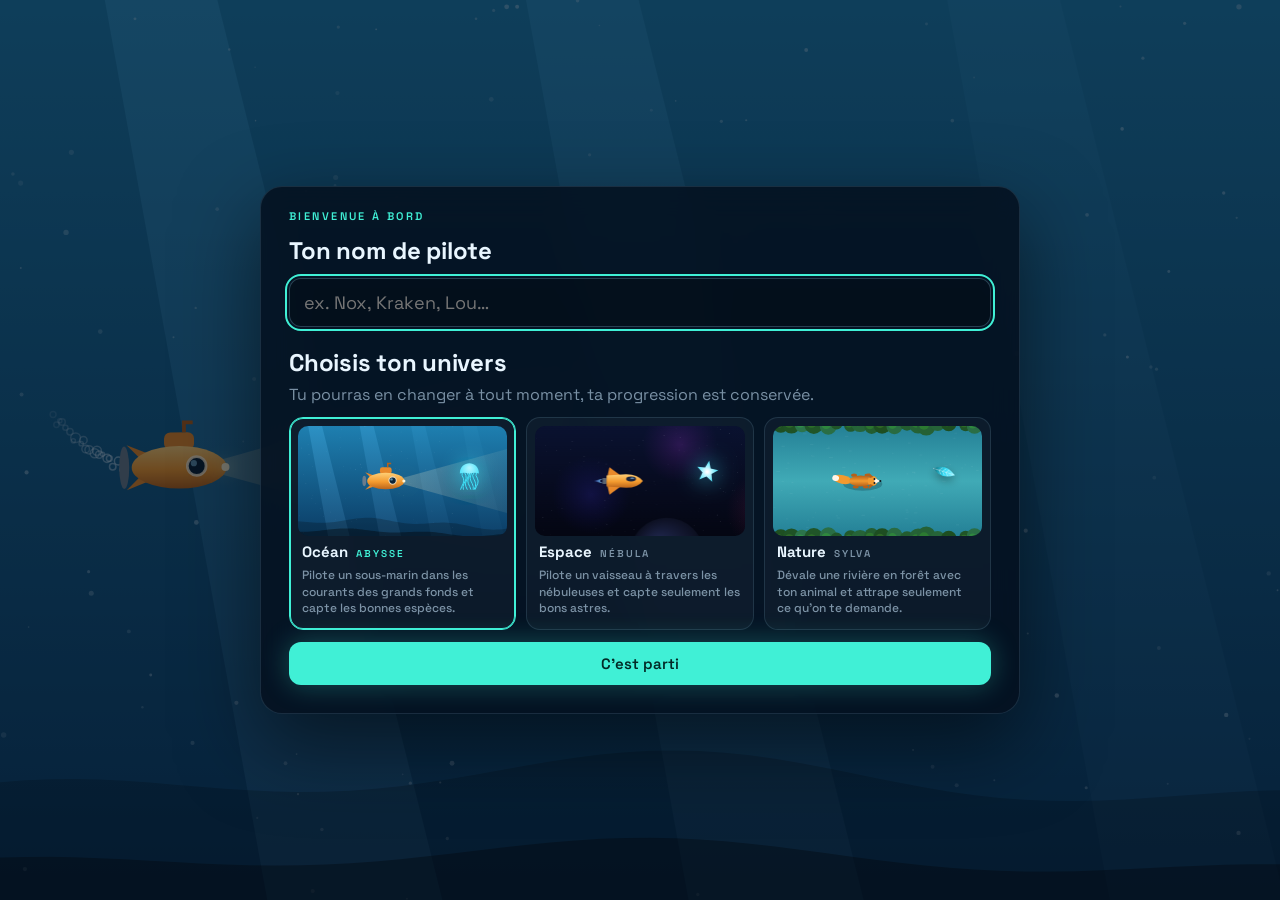
==== index.html @ bc87e93a "first commit" ====
<!doctype html>
<html lang="fr">
<head>
  <meta charset="utf-8">
  <meta name="viewport" content="width=device-width, initial-scale=1, viewport-fit=cover">
  <title>Abysse</title>
  <link rel="preconnect" href="https://fonts.googleapis.com">
  <link href="https://fonts.googleapis.com/css2?family=Space+Grotesk:wght@400;500;600;700&display=swap" rel="stylesheet">
  <link rel="stylesheet" href="css/style.css">
</head>
<body>
  <canvas id="game"></canvas>

  <!-- Bouton pause (visible pendant la partie) -->
  <button id="btn-pause" class="pause-btn hidden" aria-label="Mettre en pause" title="Pause (Échap)">
    <svg viewBox="0 0 24 24" aria-hidden="true"><rect x="6" y="5" width="4" height="14" rx="1.5"/><rect x="14" y="5" width="4" height="14" rx="1.5"/></svg>
  </button>

  <!-- ============ HUB ============ -->
  <section id="hub" class="screen">
    <div class="shell">
      <header class="topbar">
        <div class="brand"><span class="brand-mark" aria-hidden="true"></span><span id="brand-name">ABYSSE</span></div>
        <nav class="tabs" role="tablist">
          <button role="tab" data-tab="home" class="on">Jouer</button>
          <button role="tab" data-tab="progress">Progression</button>
          <button role="tab" data-tab="hangar">Hangar<span class="dot hidden" id="hangar-dot"></span></button>
          <button role="tab" data-tab="badges">Badges</button>
        </nav>
        <button class="pilot" id="pilot-chip" title="Changer de nom de pilote">
          <span class="pilot-top"><span class="pilot-name" id="p-name">Pilote</span><span class="pilot-rank" id="p-rank">Recrue</span></span>
          <span class="xpbar"><i id="p-xpfill"></i></span>
          <span class="pilot-xp" id="p-xp">0 / 600 XP</span>
        </button>
      </header>

      <main class="tab-body">
        <!-- Accueil -->
        <div class="tab" id="tab-home">
          <div class="home-grid">
            <div class="card dive-card">
              <p class="eyebrow" id="h-proglabel">Profondeur atteinte</p>
              <div class="depth-big" id="h-depth">0 m</div>
              <div class="zone-line"><span id="h-zone">Zone éclairée</span><span class="muted" id="h-next"></span></div>
              <div class="bar"><i id="h-zonefill"></i></div>
              <button id="btn-play" class="primary big">Plonger</button>
              <p class="limit-msg hidden" id="h-limitmsg"></p>
              <div class="options">
                <div class="seg" id="seg-duration" role="radiogroup" aria-label="Durée de la partie">
                  <button data-v="120">2 min</button>
                  <button data-v="180">3 min</button>
                  <button data-v="300">5 min</button>
                </div>
                <button id="btn-sound" class="ghost small">Son : oui</button>
              </div>
            </div>

            <div class="side">
              <div class="card">
                <div class="card-head"><h3>Temps de jeu aujourd'hui</h3><span class="muted small-txt" id="h-timeleft">30 min restantes</span></div>
                <div class="bar time"><i id="h-timefill"></i></div>
                <p class="muted small-txt time-note" id="h-timenote"></p>
              </div>
              <div class="card">
                <div class="card-head"><h3>Missions du jour</h3><span class="muted small-txt">+100 XP chacune</span></div>
                <ul class="missions" id="h-missions"></ul>
              </div>
              <div class="card streak-card">
                <div class="streak-icon"><svg viewBox="0 0 24 24"><path id="streak-path"/></svg></div>
                <div>
                  <div class="streak-n" id="h-streak">0 jour</div>
                  <div class="muted small-txt" id="h-today">0 partie aujourd'hui</div>
                </div>
              </div>
            </div>
          </div>

          <div class="card">
            <div class="card-head"><h3>Univers</h3><span class="muted small-txt">ta progression est conservée</span></div>
            <div class="worlds" id="world-picker-home"></div>
          </div>

          <details class="howto card" id="howto">
            <summary>Comment jouer</summary>
            <ul id="howto-list"></ul>
          </details>
          <div class="footer-actions">
            <button id="btn-parent" class="ghost small parent-link"><svg viewBox="0 0 24 24" aria-hidden="true"><path d="M6 11h12v10H6zM8.5 11V7.5a3.5 3.5 0 0 1 7 0V11"/></svg>Espace parent</button>
          </div>
        </div>

        <!-- Progression -->
        <div class="tab hidden" id="tab-progress">
          <div class="tiles" id="pr-tiles"></div>
          <div class="empty-state hidden" id="pr-empty">Fais au moins 2 parties pour voir ta courbe de progression.</div>
          <div id="pr-charts">
            <div class="card">
              <div class="card-head"><h3>Niveau en fin de partie</h3><span class="muted small-txt">la vraie mesure de ta progression</span></div>
              <div id="chart-levels"></div>
            </div>
            <div class="card">
              <div class="card-head"><h3>Précision par partie</h3><span class="muted small-txt">reste stable car le jeu s'adapte à ton niveau</span></div>
              <div id="chart-acc"></div>
            </div>
          </div>
          <details class="card table-card">
            <summary>Voir le détail des parties</summary>
            <div class="table-wrap">
              <table>
                <thead><tr><th>Date</th><th>Univers</th><th>Durée</th><th>Pilotage</th><th>Détection</th><th>Contrôle</th><th>Réaction</th><th>Niveaux</th><th>Score</th><th>XP</th></tr></thead>
                <tbody id="log-body"></tbody>
              </table>
            </div>
          </details>
        </div>

        <!-- Hangar -->
        <div class="tab hidden" id="tab-hangar">
          <div class="card preview-card">
            <canvas id="hangar-preview"></canvas>
            <div class="preview-label">
              <p class="eyebrow">Configuration actuelle</p>
              <div id="hg-current"></div>
            </div>
          </div>
          <div id="hangar-sections"></div>
        </div>

        <!-- Badges -->
        <div class="tab hidden" id="tab-badges">
          <div class="card-head"><h3 id="bd-count">0 / 18 badges</h3></div>
          <div class="badge-grid" id="badge-grid"></div>
        </div>
      </main>
    </div>
  </section>

  <!-- ============ BIENVENUE : NOM + UNIVERS ============ -->
  <section id="onboard" class="screen hidden">
    <form class="panel onboard" id="onboard-form">
      <p class="eyebrow">Bienvenue à bord</p>
      <h2>Ton nom de pilote</h2>
      <input id="callsign" maxlength="16" autocomplete="off" placeholder="ex. Nox, Kraken, Lou…">
      <h2 class="mt">Choisis ton univers</h2>
      <p class="muted">Tu pourras en changer à tout moment, ta progression est conservée.</p>
      <div class="worlds big" id="world-picker-onboard"></div>
      <button class="primary" type="submit">C'est parti</button>
    </form>
  </section>

  <!-- ============ PAUSE ============ -->
  <section id="pause" class="screen hidden">
    <div class="panel narrow">
      <p class="eyebrow">Pause</p>
      <h2>Partie en pause</h2>
      <p class="muted" id="pause-info"></p>
      <button id="btn-resume" class="primary">Reprendre</button>
      <button id="btn-quit" class="ghost">Abandonner la partie</button>
    </div>
  </section>

  <!-- ============ RÉSULTATS ============ -->
  <section id="results" class="screen hidden">
    <div class="panel results">
      <div class="res-head">
        <div>
          <p class="eyebrow">Partie terminée</p>
          <h2 id="r-title">+0 m</h2>
          <p class="muted" id="r-zone"></p>
        </div>
        <div class="res-score"><span class="muted small-txt">Score</span><b id="r-score">0</b><span class="record hidden" id="r-record">Record</span></div>
      </div>

      <div class="grid4">
        <div class="stat"><span class="k">Pilotage</span><span class="v" id="r-nav">—</span><span class="s">passages réussis</span></div>
        <div class="stat"><span class="k">Détection</span><span class="v" id="r-det">—</span><span class="s">cibles captées</span></div>
        <div class="stat"><span class="k">Contrôle</span><span class="v" id="r-ctl">—</span><span class="s">leurres ignorés</span></div>
        <div class="stat"><span class="k">Réactivité</span><span class="v" id="r-rt">—</span><span class="s">temps de réaction</span></div>
      </div>
      <p class="levels muted" id="r-levels"></p>

      <div class="xp-block">
        <div class="xp-head"><b id="r-xp">+0 XP</b><span class="muted" id="r-rankline"></span></div>
        <div class="bar xp"><i id="r-xpfill"></i></div>
        <ul class="xp-list" id="r-xplist"></ul>
      </div>

      <div class="rewards hidden" id="r-rewards">
        <p class="eyebrow">Nouveautés</p>
        <div class="chips" id="r-chips"></div>
      </div>

      <p class="comment" id="r-comment"></p>
      <p class="limit-msg hidden" id="r-limitmsg"></p>
      <div class="actions">
        <button id="btn-again" class="primary">Rejouer</button>
        <button id="btn-to-hangar" class="ghost hidden">Voir le hangar</button>
        <button id="btn-menu" class="ghost">Menu</button>
      </div>
    </div>
  </section>

  <!-- ============ ESPACE PARENT ============ -->
  <section id="parent" class="screen hidden">
    <div class="panel parent">
      <div class="parent-head">
        <div><p class="eyebrow">Espace parent</p><h2 id="pa-title">Accès protégé</h2></div>
        <button class="ghost small" id="pa-close" type="button">Fermer</button>
      </div>

      <form id="pa-lock" class="pa-lock" autocomplete="off">
        <p class="muted" id="pa-lock-text"></p>
        <input id="pa-pin" type="password" inputmode="numeric" maxlength="4" placeholder="Code à 4 chiffres" aria-label="Code parent">
        <input id="pa-pin2" class="hidden" type="password" inputmode="numeric" maxlength="4" placeholder="Confirme le code" aria-label="Confirmation du code">
        <p class="pa-err" id="pa-err" role="alert"></p>
        <button class="primary" type="submit">Valider</button>
        <p class="muted small-txt" id="pa-forgot">Code oublié ? La seule solution est d'effacer les données de ce site dans le navigateur, ce qui efface aussi toute la progression.</p>
      </form>

      <div id="pa-panel" class="pa-panel hidden">
        <div class="card">
          <div class="card-head"><h3>Temps de jeu par jour</h3><b class="pa-val" id="pa-limit-val">30 min</b></div>
          <input type="range" id="pa-limit" aria-label="Limite quotidienne en minutes">
          <label class="check"><input type="checkbox" id="pa-we-on"> Limite différente le week-end (samedi et dimanche)</label>
          <div id="pa-we-row" class="hidden">
            <div class="card-head"><span class="muted">Week-end</span><b class="pa-val" id="pa-we-val"></b></div>
            <input type="range" id="pa-we" aria-label="Limite du week-end en minutes">
          </div>
        </div>

        <div class="card">
          <div class="card-head"><h3>Bonus pour aujourd'hui</h3><span class="muted small-txt" id="pa-bonus-state">aucun</span></div>
          <div class="options">
            <button type="button" class="ghost small" data-bonus="10">+10 min</button>
            <button type="button" class="ghost small" data-bonus="15">+15 min</button>
            <button type="button" class="ghost small" data-bonus="30">+30 min</button>
            <button type="button" class="ghost small" id="pa-bonus-clear">Retirer le bonus</button>
          </div>
          <p class="muted small-txt pa-note">Valable seulement aujourd'hui. La limite habituelle revient demain.</p>
        </div>

        <div class="card">
          <div class="card-head"><h3>Temps joué ces 7 derniers jours</h3><span class="muted small-txt" id="pa-week-total"></span></div>
          <div class="week" id="pa-week"></div>
        </div>

        <div class="card">
          <div class="card-head"><h3>Sécurité</h3></div>
          <div class="options">
            <button type="button" class="ghost small" id="pa-change">Changer le code</button>
            <button type="button" class="ghost small danger" id="btn-reset">Effacer la progression</button>
          </div>
          <p class="muted small-txt pa-note">Effacer la progression remet à zéro l'XP, les badges et l'historique. Le temps déjà joué aujourd'hui et ces réglages sont conservés.</p>
        </div>
      </div>
    </div>
  </section>

  <div id="rotate">Tourne ton appareil à l'horizontale ↻</div>

  <script src="js/data.js"></script>
  <script src="js/themes.js"></script>
  <script src="js/profile.js"></script>
  <script src="js/art/common.js"></script>
  <script src="js/art/ocean.js"></script>
  <script src="js/art/space.js"></script>
  <script src="js/art/nature.js"></script>
  <script src="js/charts.js"></script>
  <script src="js/game.js"></script>
  <script src="js/ui.js"></script>
  <script src="js/parent.js"></script>
</body>
</html>
---- css/style.css ----
:root {
  --bg: #020b16;
  --shell: rgba(4, 15, 29, 0.84);
  --surface: #0a1b2e;
  --surface-2: rgba(255, 255, 255, 0.035);
  --line: rgba(160, 220, 255, 0.13);
  --line-strong: rgba(160, 220, 255, 0.24);
  --text: #e9f6ff;
  --muted: rgba(200, 228, 250, 0.6);
  --faint: rgba(200, 228, 250, 0.35);
  --accent: #40f0d6;
  --accent-ink: #022a26;
  --accent-soft: rgba(64, 240, 214, 0.14);
  --gold: #ffc94a;
  --warm: #ffb347;
  --danger: #ff6b7a;
  --radius: 16px;
  --font: "Space Grotesk", system-ui, -apple-system, "Segoe UI", sans-serif;
}

* { box-sizing: border-box; }
html, body {
  margin: 0;
  height: 100%;
  overflow: hidden;
  background: var(--bg);
  color: var(--text);
  font-family: var(--font);
  -webkit-user-select: none;
  user-select: none;
}
canvas#game { position: fixed; inset: 0; width: 100vw; height: 100vh; display: block; touch-action: none; }
.hidden { display: none !important; }
.muted { color: var(--muted); }
.small-txt { font-size: 12px; }
h2 { margin: 0 0 4px; font-size: 30px; font-weight: 700; letter-spacing: -0.01em; }
h3 { margin: 0; font-size: 15px; font-weight: 600; letter-spacing: 0.02em; }
.eyebrow {
  margin: 0 0 6px;
  font-size: 11px;
  font-weight: 600;
  letter-spacing: 0.22em;
  text-transform: uppercase;
  color: var(--accent);
}

/* ---------- Écrans ---------- */
.screen {
  position: fixed;
  inset: 0;
  z-index: 10;
  display: flex;
  align-items: center;
  justify-content: center;
  padding: 16px;
}
#hub { justify-content: flex-end; padding-left: max(16px, 22vw); }
#onboard, #pause, #results { background: rgba(2, 10, 20, 0.55); }

.shell {
  width: min(1040px, 100%);
  height: min(740px, calc(100vh - 32px));
  display: flex;
  flex-direction: column;
  background: var(--shell);
  border: 1px solid var(--line);
  border-radius: 22px;
  backdrop-filter: blur(14px);
  -webkit-backdrop-filter: blur(14px);
  box-shadow: 0 30px 80px rgba(0, 0, 0, 0.5);
  overflow: hidden;
}

/* ---------- Barre du haut ---------- */
.topbar {
  display: flex;
  align-items: center;
  gap: 20px;
  padding: 14px 18px 0 24px;
  border-bottom: 1px solid var(--line);
}
.brand {
  display: flex;
  align-items: center;
  gap: 10px;
  font-weight: 700;
  font-size: 18px;
  letter-spacing: 0.24em;
  padding-bottom: 14px;
}
.brand-mark {
  width: 14px; height: 14px; border-radius: 50%;
  background: radial-gradient(circle at 35% 35%, #bffcf2, var(--accent) 55%, #0c6e64);
  box-shadow: 0 0 14px rgba(64, 240, 214, 0.6);
}
.tabs { display: flex; gap: 4px; flex: 1; }
.tabs button {
  position: relative;
  background: none;
  border: 0;
  border-radius: 0;
  padding: 10px 14px 16px;
  font-size: 14px;
  color: var(--muted);
}
.tabs button:hover { background: none; color: var(--text); }
.tabs button.on { color: var(--text); }
.tabs button.on::after {
  content: "";
  position: absolute;
  left: 14px; right: 14px; bottom: -1px;
  height: 2px;
  border-radius: 2px;
  background: var(--accent);
}
.dot {
  display: inline-block;
  width: 7px; height: 7px;
  margin-left: 6px;
  border-radius: 50%;
  background: var(--gold);
  vertical-align: 2px;
  box-shadow: 0 0 8px var(--gold);
}

.pilot {
  display: grid;
  gap: 5px;
  min-width: 190px;
  margin-bottom: 12px;
  padding: 8px 14px;
  border-radius: 12px;
  text-align: left;
  background: var(--surface-2);
}
.pilot-top { display: flex; justify-content: space-between; gap: 10px; align-items: baseline; }
.pilot-name { font-weight: 700; font-size: 14px; max-width: 110px; overflow: hidden; text-overflow: ellipsis; white-space: nowrap; }
.pilot-rank { font-size: 11px; color: var(--gold); text-transform: uppercase; letter-spacing: 0.12em; font-weight: 600; }
.pilot-xp { font-size: 11px; color: var(--muted); font-variant-numeric: tabular-nums; font-weight: 500; }

.bar { height: 6px; border-radius: 6px; background: rgba(200, 228, 250, 0.1); overflow: hidden; }
.bar i { display: block; height: 100%; width: 0; border-radius: 6px; background: var(--accent); transition: width 1.1s cubic-bezier(.2, .8, .2, 1); }
.xpbar { height: 4px; border-radius: 4px; background: rgba(200, 228, 250, 0.1); overflow: hidden; }
.xpbar i { display: block; height: 100%; width: 0; background: var(--gold); border-radius: 4px; transition: width 0.6s ease; }

/* ---------- Contenu des onglets ---------- */
.tab-body { flex: 1; overflow: auto; padding: 20px 24px 24px; }
.tab { display: flex; flex-direction: column; gap: 14px; }

.card {
  background: var(--surface-2);
  border: 1px solid var(--line);
  border-radius: var(--radius);
  padding: 18px 20px;
}
.card-head { display: flex; justify-content: space-between; align-items: baseline; gap: 12px; margin-bottom: 12px; }

/* Accueil */
.home-grid { display: grid; grid-template-columns: 1.25fr 1fr; gap: 14px; }
.dive-card { display: flex; flex-direction: column; gap: 10px; padding: 24px; }
.depth-big { font-size: 56px; font-weight: 700; line-height: 1; letter-spacing: -0.02em; font-variant-numeric: tabular-nums; }
.zone-line { display: flex; justify-content: space-between; gap: 10px; font-size: 14px; font-weight: 600; flex-wrap: wrap; }
.zone-line .muted { font-weight: 500; }
.dive-card .primary { margin-top: 10px; }
.side { display: flex; flex-direction: column; gap: 14px; }

.missions { list-style: none; margin: 0; padding: 0; display: grid; gap: 10px; }
.missions li { display: flex; gap: 10px; align-items: flex-start; font-size: 14px; line-height: 1.4; }
.missions .box {
  flex: none;
  width: 20px; height: 20px;
  margin-top: 1px;
  border-radius: 6px;
  border: 1.5px solid var(--line-strong);
  display: grid; place-items: center;
}
.missions li.done { color: var(--muted); }
.missions li.done .txt { text-decoration: line-through; text-decoration-color: var(--faint); }
.missions li.done .box { background: var(--accent); border-color: var(--accent); }
.missions .box svg { width: 14px; height: 14px; stroke: var(--accent-ink); stroke-width: 3; fill: none; }

.streak-card { display: flex; gap: 14px; align-items: center; }
.streak-icon {
  width: 44px; height: 44px; border-radius: 12px;
  display: grid; place-items: center;
  background: rgba(255, 179, 71, 0.12);
}
.streak-icon svg { width: 24px; height: 24px; fill: none; stroke: var(--warm); stroke-width: 1.8; stroke-linejoin: round; }
.streak-card.off .streak-icon { background: rgba(200, 228, 250, 0.06); }
.streak-card.off .streak-icon svg { stroke: var(--faint); }
.streak-n { font-size: 20px; font-weight: 700; }


.howto { color: var(--muted); font-size: 14px; }
.howto summary, .table-card summary { cursor: pointer; color: var(--text); font-weight: 600; }
.howto ul { margin: 10px 0 0; padding-left: 18px; line-height: 1.6; }
.howto b { color: var(--text); }

/* Progression */
.tiles { display: grid; grid-template-columns: repeat(4, 1fr); gap: 10px; }
.tile { padding: 14px 16px; border: 1px solid var(--line); border-radius: 14px; background: var(--surface-2); }
.tile .v { display: block; font-size: 24px; font-weight: 700; font-variant-numeric: tabular-nums; }
.tile .k { font-size: 12px; color: var(--muted); }
.tile .d { font-size: 12px; color: var(--accent); margin-left: 6px; font-weight: 600; }
.empty-state { padding: 30px; text-align: center; color: var(--muted); border: 1px dashed var(--line-strong); border-radius: var(--radius); }
#pr-charts { display: grid; gap: 14px; }

.chart { position: relative; }
.chart-legend { display: flex; flex-wrap: wrap; gap: 16px; margin-bottom: 8px; font-size: 12px; color: var(--muted); }
.chart-legend span { display: inline-flex; align-items: center; gap: 6px; }
.chart-legend i, .chart-tip i { display: inline-block; width: 14px; height: 2px; border-radius: 2px; }
.chart-plot { position: relative; }
.chart svg { display: block; overflow: visible; }
.chart .grid { stroke: rgba(200, 228, 250, 0.08); stroke-width: 1; }
.chart .tick { fill: var(--faint); font-size: 11px; font-family: var(--font); }
.chart .dlabel { fill: var(--text); font-size: 12px; font-family: var(--font); font-weight: 600; }
.chart .hair { stroke: rgba(200, 228, 250, 0.35); stroke-width: 1; }
.chart-tip {
  position: absolute;
  pointer-events: none;
  min-width: 140px;
  padding: 10px 12px;
  border-radius: 10px;
  background: #071628;
  border: 1px solid var(--line-strong);
  box-shadow: 0 10px 30px rgba(0, 0, 0, 0.4);
  font-size: 12px;
}
.tip-title { color: var(--muted); margin-bottom: 6px; }
.tip-row { display: flex; align-items: center; gap: 8px; line-height: 1.7; }
.tip-row b { font-size: 13px; color: var(--text); min-width: 38px; font-variant-numeric: tabular-nums; }
.tip-row span { color: var(--muted); }

.table-wrap { overflow: auto; margin-top: 12px; border: 1px solid var(--line); border-radius: 12px; max-height: 320px; }
table { width: 100%; border-collapse: collapse; font-size: 13px; font-variant-numeric: tabular-nums; }
th, td { padding: 8px 12px; text-align: left; white-space: nowrap; border-bottom: 1px solid var(--line); }
th { color: var(--muted); font-weight: 600; font-size: 11px; text-transform: uppercase; letter-spacing: 0.1em; position: sticky; top: 0; background: #071628; }
tr:last-child td { border-bottom: 0; }
td.empty { text-align: center; color: var(--muted); padding: 22px; }
.footer-actions { display: flex; justify-content: flex-end; }

/* Hangar */
.preview-card { position: relative; padding: 0; overflow: hidden; height: 190px; }
#hangar-preview { width: 100%; height: 100%; display: block; }
.preview-label { position: absolute; left: 20px; top: 16px; }
#hg-current { font-size: 18px; font-weight: 700; }
.section-title { display: flex; align-items: baseline; justify-content: space-between; margin: 8px 0 10px; }
.section-title h3 { font-size: 13px; text-transform: uppercase; letter-spacing: 0.16em; color: var(--muted); }
.items { display: grid; grid-template-columns: repeat(auto-fill, minmax(150px, 1fr)); gap: 10px; }
.item {
  position: relative;
  display: flex;
  flex-direction: column;
  align-items: stretch;
  gap: 4px;
  padding: 10px 10px 12px;
  border-radius: 14px;
  text-align: left;
  background: var(--surface-2);
}
.item canvas { width: 100%; height: 72px; display: block; border-radius: 10px; background: rgba(0, 0, 0, 0.18); }
.item .name { font-size: 14px; font-weight: 600; margin-top: 4px; }
.item .state { font-size: 11px; color: var(--muted); font-weight: 500; line-height: 1.35; }
.item.equipped { border-color: var(--accent); box-shadow: inset 0 0 0 1px var(--accent); }
.item.equipped .state { color: var(--accent); }
.item.locked { cursor: default; }
.item.locked canvas { opacity: 0.25; filter: grayscale(1); }
.item.locked:hover { background: var(--surface-2); }
.item .lock { position: absolute; top: 34px; left: 50%; transform: translateX(-50%); width: 22px; height: 22px; }
.item .lock svg, .badge svg { fill: none; stroke: currentColor; stroke-width: 1.8; stroke-linecap: round; stroke-linejoin: round; }
.item .lock svg { width: 22px; height: 22px; color: var(--muted); }
.item .new {
  position: absolute; top: 14px; right: 14px;
  font-size: 10px; font-weight: 700; letter-spacing: 0.1em;
  color: #1d1400; background: var(--gold);
  padding: 2px 6px; border-radius: 6px;
}

/* Badges */
.badge-grid { display: grid; grid-template-columns: repeat(auto-fill, minmax(200px, 1fr)); gap: 10px; }
.badge {
  display: flex; gap: 12px; align-items: flex-start;
  padding: 14px; border: 1px solid var(--line); border-radius: 14px; background: var(--surface-2);
}
.badge .ic {
  flex: none; width: 42px; height: 42px; border-radius: 12px;
  display: grid; place-items: center;
  background: rgba(200, 228, 250, 0.05); color: var(--faint);
}
.badge .ic svg { width: 22px; height: 22px; }
.badge.got .ic { background: rgba(255, 201, 74, 0.13); color: var(--gold); box-shadow: inset 0 0 0 1px rgba(255, 201, 74, 0.35); }
.badge .bn { font-weight: 600; font-size: 14px; }
.badge .bd { font-size: 12px; color: var(--muted); line-height: 1.4; margin-top: 2px; }
.badge .bdate { font-size: 11px; color: var(--gold); margin-top: 4px; }
.badge:not(.got) .bn { color: var(--muted); }

/* ---------- Boutons ---------- */
button {
  font-family: inherit;
  font-size: 15px;
  font-weight: 600;
  color: var(--text);
  border: 1px solid var(--line);
  background: var(--surface-2);
  border-radius: 12px;
  padding: 11px 20px;
  cursor: pointer;
  transition: transform 0.12s ease, background 0.2s ease, border-color 0.2s ease;
}
button:hover { background: rgba(255, 255, 255, 0.08); }
button:active { transform: scale(0.98); }
button:focus-visible, input:focus-visible { outline: 2px solid var(--accent); outline-offset: 2px; }
button.primary {
  background: var(--accent);
  color: var(--accent-ink);
  border-color: transparent;
  box-shadow: 0 0 28px rgba(64, 240, 214, 0.28);
}
button.primary:hover { background: #6ff5e1; }
button.big { font-size: 19px; padding: 16px 22px; width: 100%; }
button.small { font-size: 13px; padding: 8px 14px; }
button.danger { color: var(--danger); }
.options { display: flex; flex-wrap: wrap; gap: 8px; align-items: center; }
.seg { display: inline-flex; border: 1px solid var(--line); border-radius: 12px; padding: 3px; }
.seg button { border: 0; background: transparent; font-size: 13px; padding: 6px 12px; color: var(--muted); border-radius: 9px; }
.seg button.on { background: var(--accent-soft); color: var(--accent); }

/* ---------- Panneaux (pause, résultats, nom) ---------- */
.panel {
  width: min(620px, 100%);
  max-height: calc(100vh - 32px);
  overflow: auto;
  background: var(--shell);
  border: 1px solid var(--line);
  border-radius: 22px;
  padding: 28px;
  backdrop-filter: blur(14px);
  -webkit-backdrop-filter: blur(14px);
  box-shadow: 0 30px 80px rgba(0, 0, 0, 0.5);
}
.panel.narrow { width: min(400px, 100%); display: flex; flex-direction: column; gap: 12px; }
.panel.narrow h2 { margin-bottom: 0; }
.panel.narrow p { margin: 0; line-height: 1.45; }
input {
  font: inherit; font-size: 18px; color: var(--text);
  background: rgba(0, 0, 0, 0.25); border: 1px solid var(--line-strong); border-radius: 12px;
  padding: 12px 14px; -webkit-user-select: text; user-select: text;
}

.results { display: flex; flex-direction: column; gap: 14px; width: min(680px, 100%); }
.res-head { display: flex; justify-content: space-between; gap: 16px; align-items: flex-start; }
.res-head p.muted { margin: 0; font-size: 14px; }
.res-score { text-align: right; display: flex; flex-direction: column; align-items: flex-end; }
.res-score b { font-size: 26px; font-variant-numeric: tabular-nums; }
.record { font-size: 10px; font-weight: 700; letter-spacing: 0.12em; text-transform: uppercase; color: #1d1400; background: var(--gold); padding: 2px 7px; border-radius: 6px; margin-top: 4px; }
.grid4 { display: grid; grid-template-columns: repeat(4, 1fr); gap: 8px; }
.stat { display: flex; flex-direction: column; gap: 2px; padding: 12px 14px; border: 1px solid var(--line); border-radius: 14px; background: var(--surface-2); }
.stat .k { font-size: 11px; color: var(--muted); text-transform: uppercase; letter-spacing: 0.14em; font-weight: 600; }
.stat .v { font-size: 22px; font-weight: 700; font-variant-numeric: tabular-nums; }
.stat .s { font-size: 11px; color: var(--muted); }
.levels { margin: -4px 0 0; font-size: 13px; }

.xp-block { padding: 14px 16px; border: 1px solid rgba(255, 201, 74, 0.25); border-radius: 14px; background: rgba(255, 201, 74, 0.05); }
.xp-head { display: flex; justify-content: space-between; align-items: baseline; gap: 10px; margin-bottom: 8px; flex-wrap: wrap; }
.xp-head b { font-size: 20px; color: var(--gold); }
.xp-head .muted { font-size: 13px; }
.bar.xp i { background: var(--gold); }
.xp-list { list-style: none; margin: 10px 0 0; padding: 0; display: grid; grid-template-columns: 1fr 1fr; gap: 2px 18px; font-size: 12px; color: var(--muted); }
.xp-list li { display: flex; justify-content: space-between; }
.xp-list b { color: var(--text); font-weight: 600; font-variant-numeric: tabular-nums; }

.rewards .eyebrow { color: var(--gold); }
.chips { display: flex; flex-wrap: wrap; gap: 8px; }
.chip {
  display: inline-flex; align-items: center; gap: 8px;
  padding: 7px 12px; border-radius: 10px; font-size: 13px; font-weight: 600;
  background: rgba(255, 201, 74, 0.1); border: 1px solid rgba(255, 201, 74, 0.3);
  animation: pop 0.5s cubic-bezier(.2, 1.4, .4, 1) both;
}
.chip .kind { font-size: 10px; text-transform: uppercase; letter-spacing: 0.12em; color: var(--gold); }
.chip.rank { background: var(--accent-soft); border-color: rgba(64, 240, 214, 0.35); }
.chip.rank .kind { color: var(--accent); }
@keyframes pop { from { transform: scale(0.6); opacity: 0; } to { transform: scale(1); opacity: 1; } }

.comment { margin: 0; line-height: 1.5; font-size: 15px; }
.actions { display: flex; gap: 10px; }
.actions .primary { flex: 1; }

#rotate {
  display: none; position: fixed; inset: 0; z-index: 50;
  align-items: center; justify-content: center; text-align: center;
  padding: 24px; background: var(--bg); font-size: 20px; color: var(--muted);
}
@media (orientation: portrait) and (max-width: 820px) { #rotate { display: flex; } }

/* ---------- Écrans plus petits ---------- */
@media (max-width: 1100px) { #hub { justify-content: center; padding-left: 16px; } }
@media (max-width: 900px) {
  .topbar { flex-wrap: wrap; gap: 8px 16px; padding: 12px 14px 0; }
  .brand { padding-bottom: 0; }
  .pilot { margin-left: auto; margin-bottom: 0; min-width: 160px; }
  .tabs { order: 3; flex-basis: 100%; overflow-x: auto; }
  .home-grid { grid-template-columns: 1fr; }
  .tiles, .grid4 { grid-template-columns: repeat(2, 1fr); }
  .tab-body { padding: 16px; }
  .depth-big { font-size: 44px; }
}
@media (max-height: 560px) {
  .shell { height: calc(100vh - 16px); }
  #hub { padding: 8px; }
}

/* ---------- Bouton pause (en jeu) ---------- */
.pause-btn {
  position: fixed;
  top: 16px; right: 16px;
  z-index: 5;
  width: 52px; height: 52px;
  padding: 0;
  display: grid; place-items: center;
  border-radius: 14px;
  background: rgba(4, 16, 30, 0.55);
  border: 1px solid var(--line-strong);
  backdrop-filter: blur(6px);
  -webkit-backdrop-filter: blur(6px);
}
.pause-btn svg { width: 22px; height: 22px; fill: var(--text); }
.pause-btn:hover { background: rgba(4, 16, 30, 0.8); }

/* ---------- Limite de temps ---------- */
button:disabled { opacity: 0.45; cursor: not-allowed; box-shadow: none; }
button.primary:disabled:hover { background: var(--accent); }
.limit-msg { margin: 0; font-size: 14px; color: var(--warm); line-height: 1.45; }
.bar.time i { background: var(--warm); }
.time-note { margin: 10px 0 0; line-height: 1.45; }

/* ---------- Choix de l'univers ---------- */
.worlds { display: grid; grid-template-columns: repeat(3, 1fr); gap: 10px; }
.world {
  display: flex; flex-direction: column; gap: 6px;
  padding: 8px 8px 12px;
  border-radius: 14px;
  text-align: left;
  background: var(--surface-2);
}
.world canvas { width: 100%; height: 84px; display: block; border-radius: 10px; }
.world .wname { display: flex; justify-content: space-between; align-items: baseline; gap: 8px; padding: 0 4px; font-size: 15px; font-weight: 700; }
.world .wbrand { font-size: 10px; letter-spacing: 0.2em; color: var(--muted); font-weight: 600; }
.world .wpitch { padding: 0 4px; font-size: 12px; color: var(--muted); font-weight: 500; line-height: 1.4; }
.world.on { border-color: var(--accent); box-shadow: inset 0 0 0 1px var(--accent); }
.world.on .wbrand { color: var(--accent); }
.worlds.big canvas { height: 110px; }

.panel.onboard { width: min(760px, 100%); display: flex; flex-direction: column; gap: 12px; }
.panel.onboard h2 { font-size: 24px; margin: 0; }
.panel.onboard h2.mt { margin-top: 8px; }
.panel.onboard p { margin: -6px 0 0; }

@media (max-width: 700px) {
  .worlds { grid-template-columns: 1fr; }
  .world { flex-direction: row; align-items: center; flex-wrap: wrap; }
  .world canvas { width: 120px; height: 60px; }
}

/* ---------- Espace parent ---------- */
.footer-actions { display: flex; justify-content: flex-end; }
.parent-link { display: inline-flex; align-items: center; gap: 8px; color: var(--muted); }
.parent-link svg { width: 16px; height: 16px; fill: none; stroke: currentColor; stroke-width: 1.8; stroke-linecap: round; stroke-linejoin: round; }
.panel.parent { width: min(640px, 100%); display: flex; flex-direction: column; gap: 14px; }
.parent-head { display: flex; justify-content: space-between; align-items: flex-start; gap: 12px; }
.parent-head h2 { font-size: 26px; }
.pa-lock { display: flex; flex-direction: column; gap: 12px; }
.pa-lock p { margin: 0; line-height: 1.45; }
.pa-lock input { font-size: 26px; letter-spacing: 0.5em; text-align: center; }
.pa-lock input::placeholder { letter-spacing: normal; font-size: 16px; }
.pa-err { color: var(--danger); font-size: 14px; min-height: 1em; }
.pa-panel { display: flex; flex-direction: column; gap: 12px; }
.pa-val { font-size: 20px; font-variant-numeric: tabular-nums; }
.pa-note { margin: 10px 0 0; line-height: 1.45; }
input[type="range"] { width: 100%; accent-color: var(--accent); padding: 0; background: none; border: 0; height: 28px; }
.check { display: flex; align-items: center; gap: 10px; margin-top: 12px; font-size: 14px; cursor: pointer; }
.check input { width: 18px; height: 18px; accent-color: var(--accent); }
#pa-we-row { margin-top: 12px; }
#pa-we-row .card-head { margin-bottom: 4px; }
.week { display: grid; gap: 8px; }
.week-row { display: grid; grid-template-columns: 110px 1fr 120px; align-items: center; gap: 12px; font-size: 13px; }
.week-row .wd { color: var(--muted); text-transform: capitalize; }
.week-row .wt { height: 8px; border-radius: 8px; background: rgba(200, 228, 250, 0.1); overflow: hidden; }
.week-row .wt i { display: block; height: 100%; border-radius: 8px; background: var(--accent); }
.week-row .wt i.full { background: var(--warm); }
.week-row .wv { text-align: right; font-variant-numeric: tabular-nums; }
@media (max-width: 520px) { .week-row { grid-template-columns: 80px 1fr 96px; } }
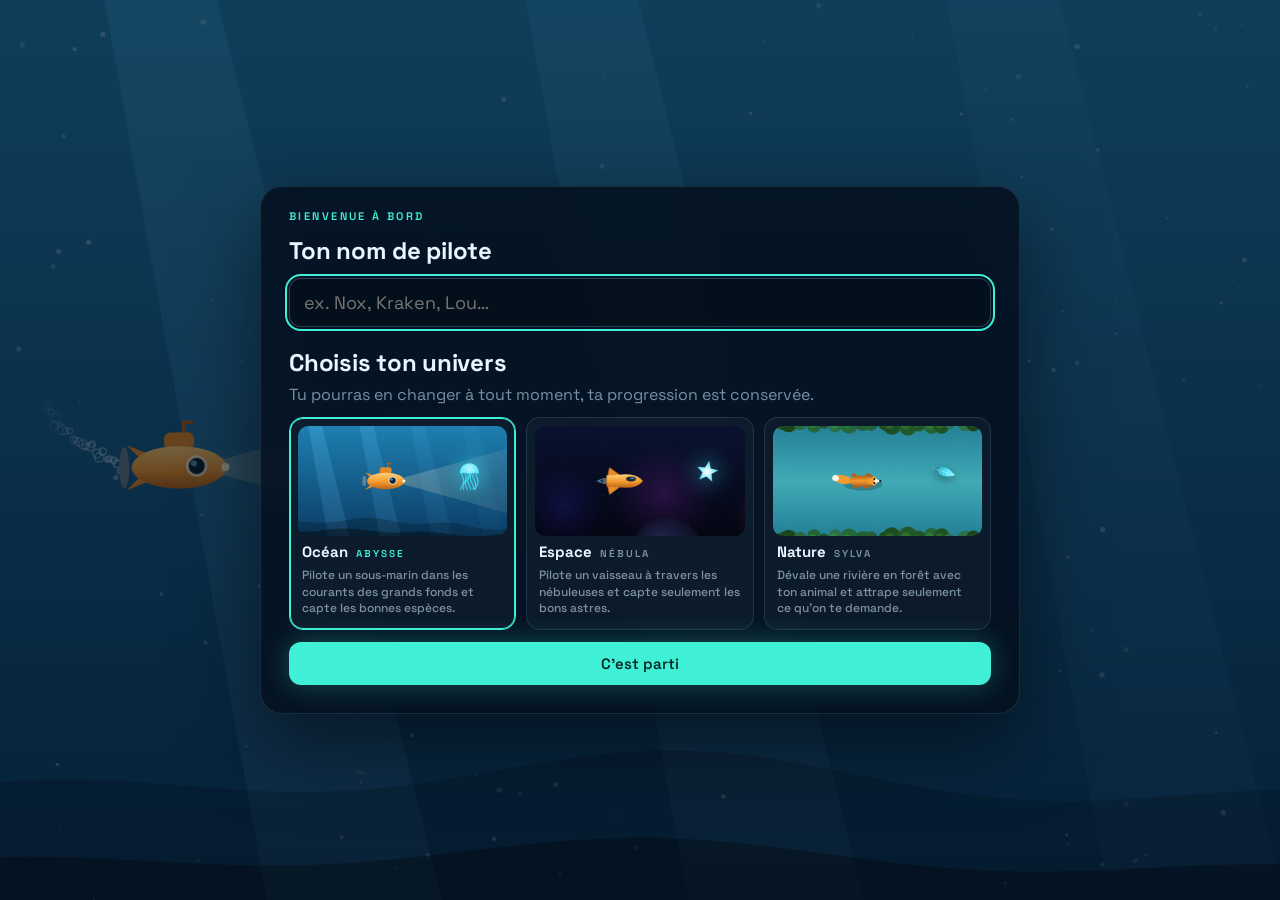
==== commit abb729cb: "Ajoute un bouton « Partager » qui affiche le QR code du jeu Le bouton, dans la barre du haut du hub," ====
--- a/index.html
+++ b/index.html
@@ -27,6 +27,10 @@
           <button role="tab" data-tab="hangar">Hangar<span class="dot hidden" id="hangar-dot"></span></button>
           <button role="tab" data-tab="badges">Badges</button>
         </nav>
+        <button class="share-btn" id="btn-share" title="Afficher le QR code pour jouer sur un autre appareil">
+          <svg viewBox="0 0 24 24" aria-hidden="true"><path d="M4 4h6v6H4zM14 4h6v6h-6zM4 14h6v6H4zM14 14h2v2h-2zM18 14h2v2h-2zM14 18h2v2h-2zM18 18h2v2h-2zM16 16h2v2h-2z"/></svg>
+          <span>Partager</span>
+        </button>
         <button class="pilot" id="pilot-chip" title="Changer de nom de pilote">
           <span class="pilot-top"><span class="pilot-name" id="p-name">Pilote</span><span class="pilot-rank" id="p-rank">Recrue</span></span>
           <span class="xpbar"><i id="p-xpfill"></i></span>
@@ -200,6 +204,21 @@
     </div>
   </section>
 
+  <!-- ============ PARTAGER (QR CODE) ============ -->
+  <section id="share" class="screen hidden">
+    <div class="panel narrow share">
+      <p class="eyebrow">Partager le jeu</p>
+      <h2>Scanne pour jouer</h2>
+      <p class="muted">Avec l'appareil photo d'un téléphone ou d'une tablette, puis tiens-le à l'horizontale.</p>
+      <div class="share-qr"><img src="qr.png" alt="QR code vers le jeu" width="260" height="260"></div>
+      <a class="share-url" id="share-url" href="#" target="_blank" rel="noopener"></a>
+      <button class="primary" id="share-copy" type="button">Copier le lien</button>
+      <button class="ghost hidden" id="share-native" type="button">Partager…</button>
+      <button class="ghost" id="share-close" type="button">Fermer</button>
+      <p class="muted small-txt">Chaque appareil garde sa propre progression. Pense à créer le code parent sur chacun.</p>
+    </div>
+  </section>
+
   <!-- ============ ESPACE PARENT ============ -->
   <section id="parent" class="screen hidden">
     <div class="panel parent">
--- a/css/style.css
+++ b/css/style.css
@@ -490,3 +490,35 @@
 .week-row .wt i.full { background: var(--warm); }
 .week-row .wv { text-align: right; font-variant-numeric: tabular-nums; }
 @media (max-width: 520px) { .week-row { grid-template-columns: 80px 1fr 96px; } }
+
+/* ---------- Partager (QR code) ---------- */
+.share-btn {
+  display: inline-flex; align-items: center; gap: 8px;
+  margin-bottom: 12px; padding: 9px 14px;
+  border-radius: 12px; font-size: 13px;
+}
+.share-btn svg { width: 18px; height: 18px; fill: var(--text); }
+.panel.share { text-align: center; align-items: center; }
+.panel.share .primary, .panel.share .ghost { width: 100%; }
+.share-qr { background: #fff; border-radius: 16px; padding: 12px; margin: 4px 0; }
+.share-qr img { display: block; width: min(260px, 60vw); height: auto; image-rendering: pixelated; }
+.share-url { color: var(--accent); font-weight: 600; word-break: break-all; -webkit-user-select: text; user-select: text; }
+@media (max-width: 900px) { .share-btn { margin-bottom: 0; } }
+@media (max-width: 600px) { .share-btn span { display: none; } }
+/* écran peu haut (téléphone à l'horizontale) : QR à gauche, texte et boutons à droite */
+@media (max-height: 600px) {
+  .panel.share {
+    width: min(680px, 100%);
+    display: grid;
+    grid-template-columns: auto minmax(0, 1fr);
+    column-gap: 22px; row-gap: 8px;
+    align-items: start;
+    text-align: left;
+    padding: 18px 22px;
+  }
+  .panel.share > * { grid-column: 2; }
+  .panel.share .share-qr { grid-column: 1; grid-row: 1 / span 8; align-self: center; margin: 0; }
+  .share-qr img { width: min(240px, calc(100vh - 90px)); }
+  .panel.share h2 { font-size: 22px; }
+  .panel.share .primary, .panel.share .ghost { padding: 9px 16px; font-size: 14px; margin-top: 2px; }
+}
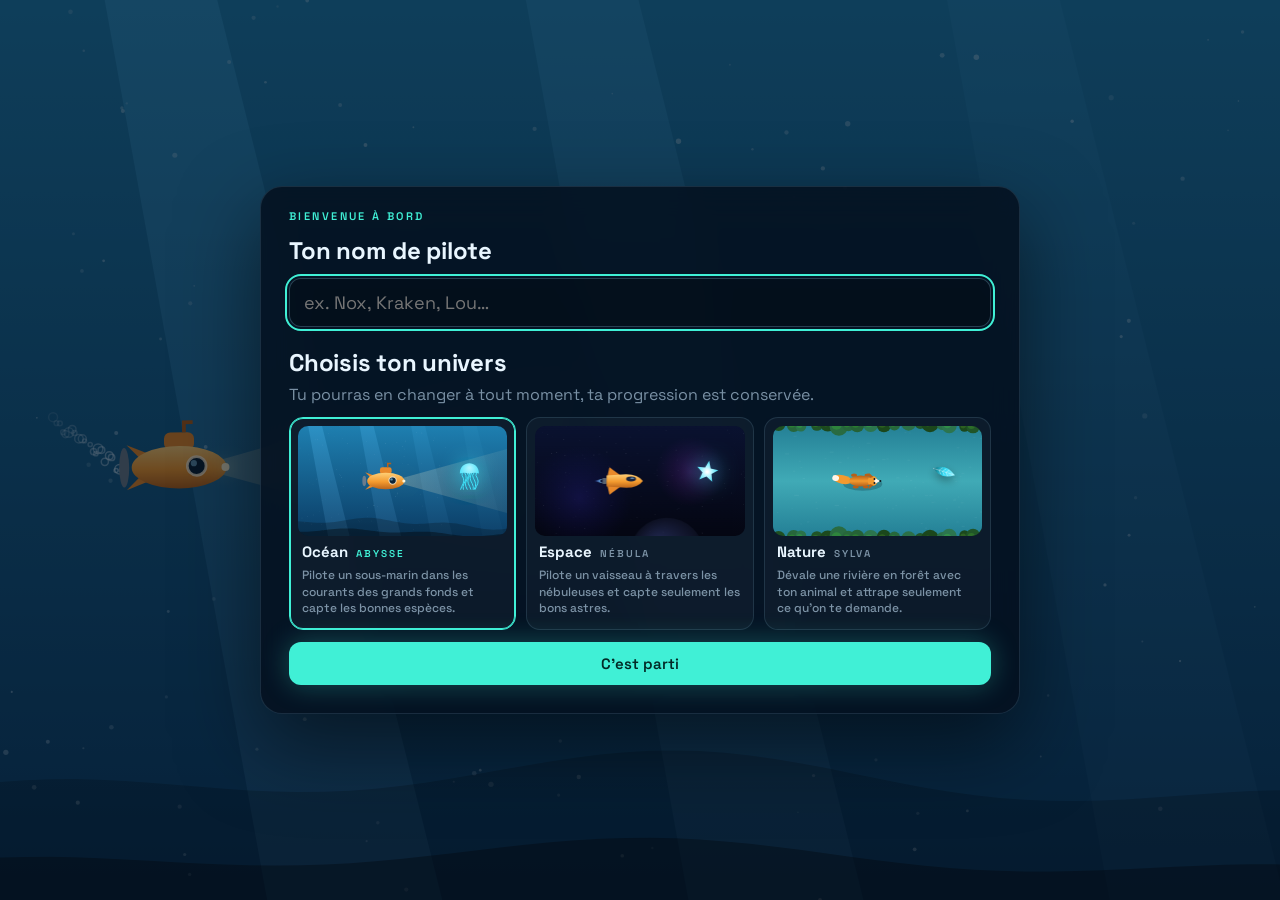
==== commit 0fe37202: "Corrige le bouton Partager sans effet (cache) et agrandit le QR code au clic GitHub Pages autorise 1" ====
--- a/index.html
+++ b/index.html
@@ -4,9 +4,10 @@
   <meta charset="utf-8">
   <meta name="viewport" content="width=device-width, initial-scale=1, viewport-fit=cover">
   <title>Abysse</title>
+  <link rel="icon" href="data:image/svg+xml,%3Csvg xmlns='http://www.w3.org/2000/svg' viewBox='0 0 32 32'%3E%3Ccircle cx='16' cy='16' r='14' fill='%2340f0d6'/%3E%3Ccircle cx='12' cy='12' r='4' fill='%23bffcf2'/%3E%3C/svg%3E">
   <link rel="preconnect" href="https://fonts.googleapis.com">
   <link href="https://fonts.googleapis.com/css2?family=Space+Grotesk:wght@400;500;600;700&display=swap" rel="stylesheet">
-  <link rel="stylesheet" href="css/style.css">
+  <link rel="stylesheet" href="css/style.css?v=202611051210">
 </head>
 <body>
   <canvas id="game"></canvas>
@@ -210,7 +211,8 @@
       <p class="eyebrow">Partager le jeu</p>
       <h2>Scanne pour jouer</h2>
       <p class="muted">Avec l'appareil photo d'un téléphone ou d'une tablette, puis tiens-le à l'horizontale.</p>
-      <div class="share-qr"><img src="qr.png" alt="QR code vers le jeu" width="260" height="260"></div>
+      <button class="share-qr" id="share-qr" type="button" title="Agrandir le QR code" aria-label="Agrandir le QR code"><img src="qr.png" alt="QR code vers le jeu" width="260" height="260"></button>
+      <p class="muted small-txt share-hint">Touche le QR code pour l'agrandir.</p>
       <a class="share-url" id="share-url" href="#" target="_blank" rel="noopener"></a>
       <button class="primary" id="share-copy" type="button">Copier le lien</button>
       <button class="ghost hidden" id="share-native" type="button">Partager…</button>
@@ -218,6 +220,12 @@
       <p class="muted small-txt">Chaque appareil garde sa propre progression. Pense à créer le code parent sur chacun.</p>
     </div>
   </section>
+
+  <!-- QR code en plein écran -->
+  <button id="qr-zoom" class="qr-zoom hidden" type="button" aria-label="Fermer le QR code agrandi">
+    <img src="qr.png" alt="QR code vers le jeu">
+    <span>Scanne avec l'appareil photo · touche pour fermer</span>
+  </button>
 
   <!-- ============ ESPACE PARENT ============ -->
   <section id="parent" class="screen hidden">
@@ -277,16 +285,16 @@
 
   <div id="rotate">Tourne ton appareil à l'horizontale ↻</div>
 
-  <script src="js/data.js"></script>
-  <script src="js/themes.js"></script>
-  <script src="js/profile.js"></script>
-  <script src="js/art/common.js"></script>
-  <script src="js/art/ocean.js"></script>
-  <script src="js/art/space.js"></script>
-  <script src="js/art/nature.js"></script>
-  <script src="js/charts.js"></script>
-  <script src="js/game.js"></script>
-  <script src="js/ui.js"></script>
-  <script src="js/parent.js"></script>
+  <script src="js/data.js?v=202611051210"></script>
+  <script src="js/themes.js?v=202611051210"></script>
+  <script src="js/profile.js?v=202611051210"></script>
+  <script src="js/art/common.js?v=202611051210"></script>
+  <script src="js/art/ocean.js?v=202611051210"></script>
+  <script src="js/art/space.js?v=202611051210"></script>
+  <script src="js/art/nature.js?v=202611051210"></script>
+  <script src="js/charts.js?v=202611051210"></script>
+  <script src="js/game.js?v=202611051210"></script>
+  <script src="js/ui.js?v=202611051210"></script>
+  <script src="js/parent.js?v=202611051210"></script>
 </body>
 </html>
--- a/css/style.css
+++ b/css/style.css
@@ -522,3 +522,17 @@
   .panel.share h2 { font-size: 22px; }
   .panel.share .primary, .panel.share .ghost { padding: 9px 16px; font-size: 14px; margin-top: 2px; }
 }
+
+/* QR code cliquable + plein écran */
+button.share-qr { border: 0; cursor: zoom-in; transition: transform 0.15s ease; }
+button.share-qr:hover { background: #fff; transform: scale(1.02); }
+.share-hint { margin: 0; }
+.qr-zoom {
+  position: fixed; inset: 0; z-index: 60;
+  display: flex; flex-direction: column; align-items: center; justify-content: center; gap: 16px;
+  width: 100%; height: 100%; padding: 16px; border: 0; border-radius: 0;
+  background: #ffffff; color: #04121f; cursor: zoom-out;
+}
+.qr-zoom:hover { background: #ffffff; }
+.qr-zoom img { width: min(86vw, calc(100vh - 90px)); height: auto; image-rendering: pixelated; }
+.qr-zoom span { font-size: 15px; font-weight: 600; color: #3a4a58; }
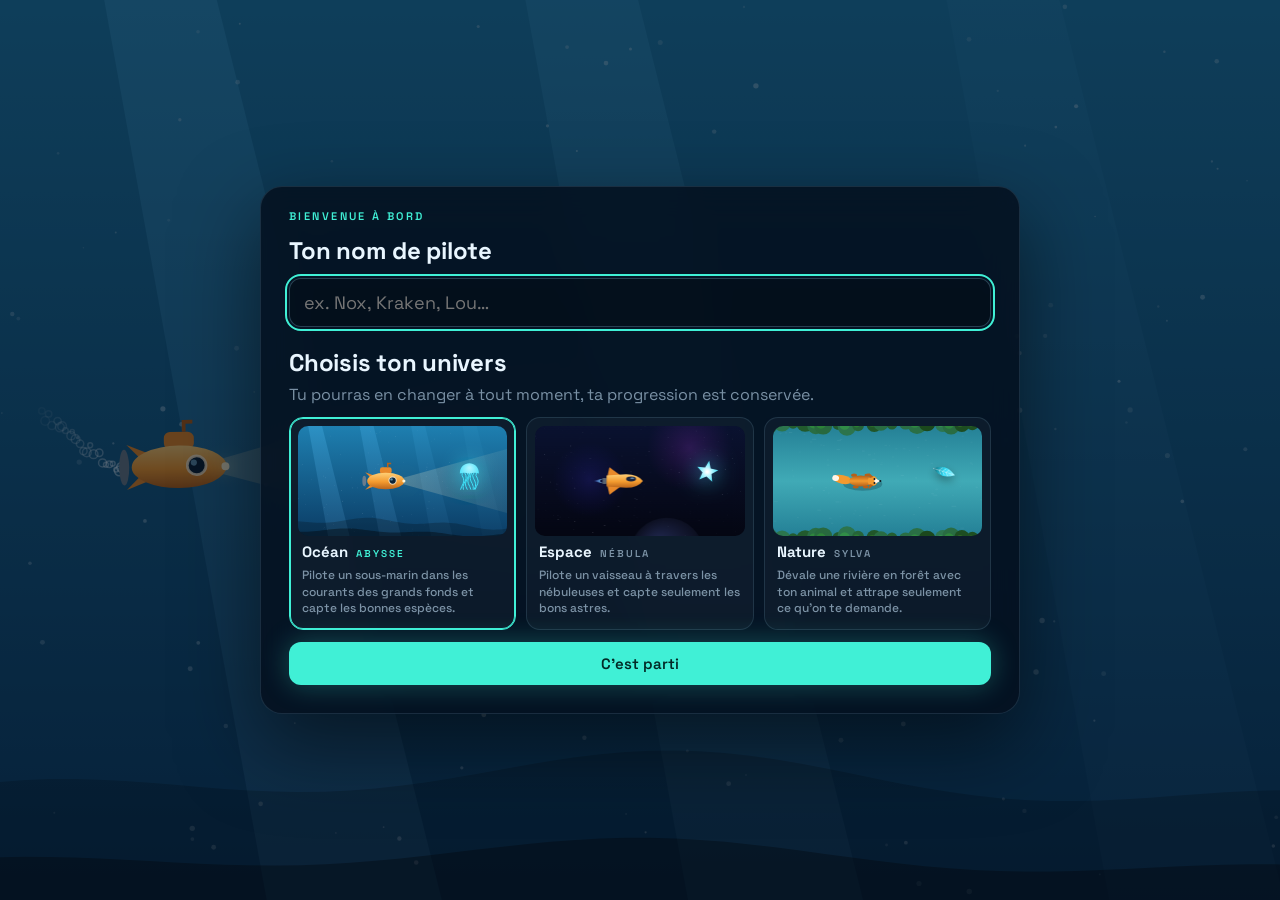
==== commit 5855cf35: "Tactile : toucher directement l'objet pour le capturer Sur téléphone et tablette, toucher l'objet le" ====
--- a/index.html
+++ b/index.html
@@ -7,7 +7,7 @@
   <link rel="icon" href="data:image/svg+xml,%3Csvg xmlns='http://www.w3.org/2000/svg' viewBox='0 0 32 32'%3E%3Ccircle cx='16' cy='16' r='14' fill='%2340f0d6'/%3E%3Ccircle cx='12' cy='12' r='4' fill='%23bffcf2'/%3E%3C/svg%3E">
   <link rel="preconnect" href="https://fonts.googleapis.com">
   <link href="https://fonts.googleapis.com/css2?family=Space+Grotesk:wght@400;500;600;700&display=swap" rel="stylesheet">
-  <link rel="stylesheet" href="css/style.css?v=202611051210">
+  <link rel="stylesheet" href="css/style.css?v=202611051217">
 </head>
 <body>
   <canvas id="game"></canvas>
@@ -285,16 +285,16 @@
 
   <div id="rotate">Tourne ton appareil à l'horizontale ↻</div>
 
-  <script src="js/data.js?v=202611051210"></script>
-  <script src="js/themes.js?v=202611051210"></script>
-  <script src="js/profile.js?v=202611051210"></script>
-  <script src="js/art/common.js?v=202611051210"></script>
-  <script src="js/art/ocean.js?v=202611051210"></script>
-  <script src="js/art/space.js?v=202611051210"></script>
-  <script src="js/art/nature.js?v=202611051210"></script>
-  <script src="js/charts.js?v=202611051210"></script>
-  <script src="js/game.js?v=202611051210"></script>
-  <script src="js/ui.js?v=202611051210"></script>
-  <script src="js/parent.js?v=202611051210"></script>
+  <script src="js/data.js?v=202611051217"></script>
+  <script src="js/themes.js?v=202611051217"></script>
+  <script src="js/profile.js?v=202611051217"></script>
+  <script src="js/art/common.js?v=202611051217"></script>
+  <script src="js/art/ocean.js?v=202611051217"></script>
+  <script src="js/art/space.js?v=202611051217"></script>
+  <script src="js/art/nature.js?v=202611051217"></script>
+  <script src="js/charts.js?v=202611051217"></script>
+  <script src="js/game.js?v=202611051217"></script>
+  <script src="js/ui.js?v=202611051217"></script>
+  <script src="js/parent.js?v=202611051217"></script>
 </body>
 </html>
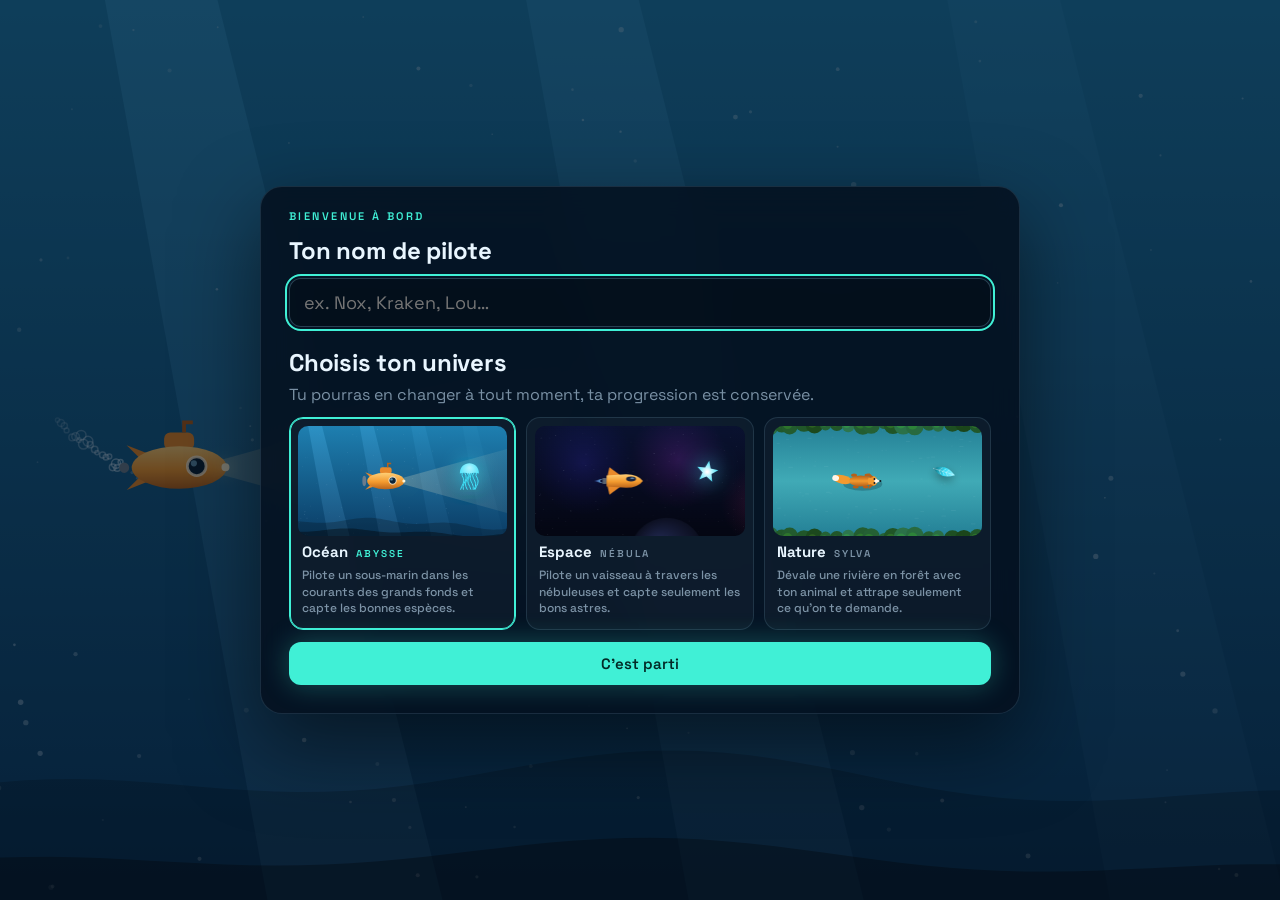
==== commit 56e05738: "Tactile : double toucher n'importe où pour capturer Deux touchers rapprochés (moins de 320 ms et 70 " ====
--- a/index.html
+++ b/index.html
@@ -7,7 +7,7 @@
   <link rel="icon" href="data:image/svg+xml,%3Csvg xmlns='http://www.w3.org/2000/svg' viewBox='0 0 32 32'%3E%3Ccircle cx='16' cy='16' r='14' fill='%2340f0d6'/%3E%3Ccircle cx='12' cy='12' r='4' fill='%23bffcf2'/%3E%3C/svg%3E">
   <link rel="preconnect" href="https://fonts.googleapis.com">
   <link href="https://fonts.googleapis.com/css2?family=Space+Grotesk:wght@400;500;600;700&display=swap" rel="stylesheet">
-  <link rel="stylesheet" href="css/style.css?v=202611051217">
+  <link rel="stylesheet" href="css/style.css?v=202611051226">
 </head>
 <body>
   <canvas id="game"></canvas>
@@ -285,16 +285,16 @@
 
   <div id="rotate">Tourne ton appareil à l'horizontale ↻</div>
 
-  <script src="js/data.js?v=202611051217"></script>
-  <script src="js/themes.js?v=202611051217"></script>
-  <script src="js/profile.js?v=202611051217"></script>
-  <script src="js/art/common.js?v=202611051217"></script>
-  <script src="js/art/ocean.js?v=202611051217"></script>
-  <script src="js/art/space.js?v=202611051217"></script>
-  <script src="js/art/nature.js?v=202611051217"></script>
-  <script src="js/charts.js?v=202611051217"></script>
-  <script src="js/game.js?v=202611051217"></script>
-  <script src="js/ui.js?v=202611051217"></script>
-  <script src="js/parent.js?v=202611051217"></script>
+  <script src="js/data.js?v=202611051226"></script>
+  <script src="js/themes.js?v=202611051226"></script>
+  <script src="js/profile.js?v=202611051226"></script>
+  <script src="js/art/common.js?v=202611051226"></script>
+  <script src="js/art/ocean.js?v=202611051226"></script>
+  <script src="js/art/space.js?v=202611051226"></script>
+  <script src="js/art/nature.js?v=202611051226"></script>
+  <script src="js/charts.js?v=202611051226"></script>
+  <script src="js/game.js?v=202611051226"></script>
+  <script src="js/ui.js?v=202611051226"></script>
+  <script src="js/parent.js?v=202611051226"></script>
 </body>
 </html>
